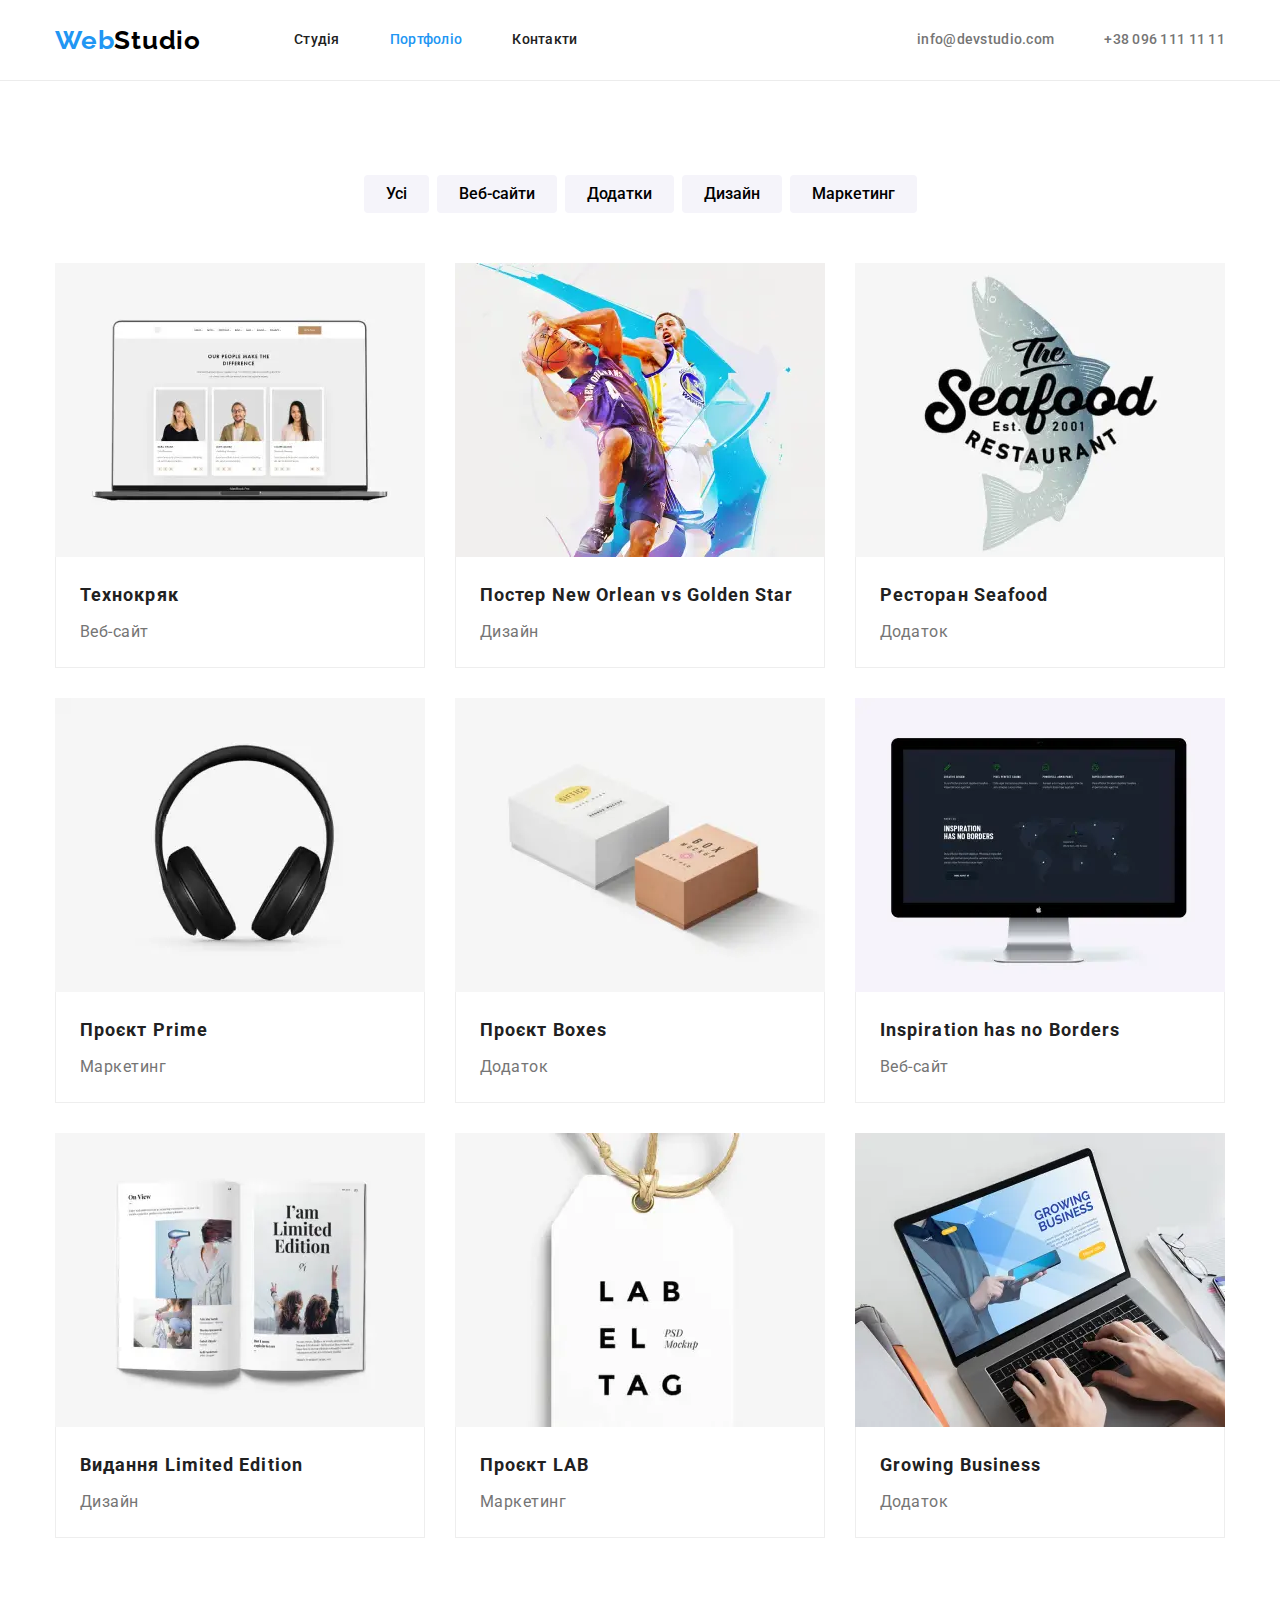
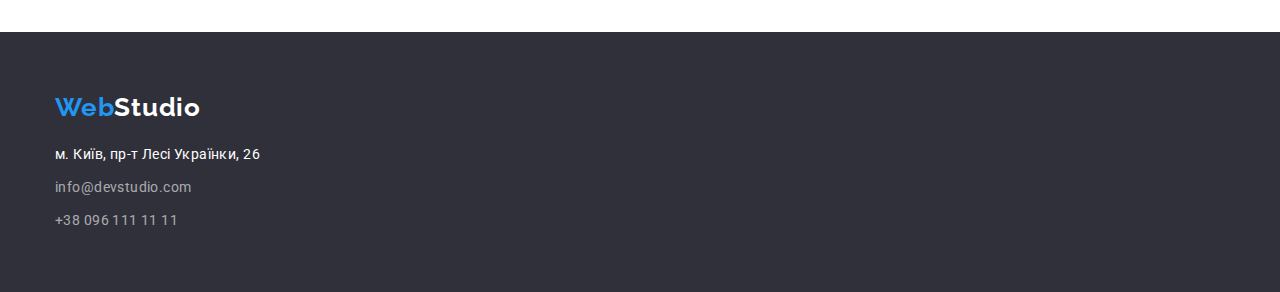
==== portfolio.html @ c456d240 "Initial commit" ====
<!DOCTYPE html>
<html lang="uk">
<head>
    <meta charset="UTF-8">
    <meta http-equiv="X-UA-Compatible" content="IE=edge">
    <meta name="viewport" content="width=device-width, initial-scale=1.0">
    <title>Портфоліо</title>
    <link rel="preconnect" href="https://fonts.googleapis.com">
    <link rel="preconnect" href="https://fonts.gstatic.com" crossorigin>
    <link href="https://fonts.googleapis.com/css2?family=Raleway:wght@700&family=Roboto:wght@400;500;700;900&display=swap"
        rel="stylesheet">
    <link rel="stylesheet" href="https://cdnjs.cloudflare.com/ajax/libs/modern-normalize/1.1.0/modern-normalize.min.css">
    <link rel="stylesheet" href="./css/styles.css">
</head>
<body>
    <header class="header">
        <div class="header-flex container">
    
            <a class="header-logo link" href="./index.html"><span class="header-logo-web">Web</span><span
                    class="header-logo-studio">Studio</span></a>
    
            <nav class="header-nav">
                <ul class="nav-list list">
                    <li><a class="nav-link link" href="./index.html">Студія</a></li>
                    <li><a class="nav-link link current" href="./portfolio.html">Портфоліо</a></li>
                    <li><a class="nav-link link" href="/">Контакти</a></li>
                </ul>
            </nav>
    
            <ul class="address-list list">
                <li><a class="address-link link" href="mailto:info@devstudio.com">info@devstudio.com</a></li>
                <li><a class="address-link link" href="tel:+380961111111">+38 096 111 11 11</a></li>
            </ul>
        </div>
    </header>
    <main>
        <section class="portfolio section">
            <div class="container">
                    <ul class="portfolio-buttons-list list">
                        <li class="portfolio-buttons-item"><button class="portfolio-button" type="button">Усі</button></li>
                        <li class="portfolio-buttons-item"><button class="portfolio-button" type="button">Веб-сайти</button></li>
                        <li class="portfolio-buttons-item"><button class="portfolio-button" type="button">Додатки</button></li>
                        <li class="portfolio-buttons-item"><button class="portfolio-button" type="button">Дизайн</button></li>
                        <li class="portfolio-buttons-item"><button class="portfolio-button" type="button">Маркетинг</button></li>
                    </ul>
                <ul class="portfolio-card-list list">
                    <li class="portfolio-item">
                        <img src="./images/portfolio-main/3-faces.webp" alt="три-портрети" width="370" height="294">
                        <div class="portfolio-wrapper">
                        <h2 class="portfolio-card-title">Технокряк</h2>
                        <p class="portfolio-card-text">Веб-сайт</p>
                        </div>
                    </li>
                    <li class="portfolio-item">
                        <img src="./images/portfolio-main/basketball.webp" alt="баскетбол" width="370" height="294">
                        <div class="portfolio-wrapper">
                        <h2 class="portfolio-card-title">Постер New Orlean vs Golden Star</h2>
                        <p class="portfolio-card-text"">Дизайн</p>
                        </div>
                    </li>
                    <li class="portfolio-item">
                        <img src="./images/portfolio-main/seafood.webp" alt="морська-їжа" width="370" height="294">
                        <div class="portfolio-wrapper">
                        <h2 class="portfolio-card-title">Ресторан Seafood</h2>
                        <p class="portfolio-card-text"">Додаток</p>
                        </div>
                    </li>
                    <li class="portfolio-item">
                        <img src="./images/portfolio-main/headfones.webp" alt="навушники" width="370" height="294">
                        <div class="portfolio-wrapper">
                        <h2 class="portfolio-card-title">Проєкт Prime</h2>
                        <p class="portfolio-card-text"">Маркетинг</p>
                        </div>
                    </li>
                    <li class="portfolio-item">
                        <img src="./images/portfolio-main/blocks.webp" alt="коробки" width="370" height="294">
                        <div class="portfolio-wrapper">
                        <h2 class="portfolio-card-title">Проєкт Boxes</h2>
                        <p class="portfolio-card-text"">Додаток</p>
                        </div>
                    </li>
                    <li class="portfolio-item">
                        <img src="./images/portfolio-main/screen.webp" alt="екран" width="370" height="294">
                        <div class="portfolio-wrapper">
                        <h2 class="portfolio-card-title">Inspiration has no Borders</h2>
                        <p class="portfolio-card-text"">Веб-сайт</p>
                        </div>
                    </li>
                    <li class="portfolio-item">
                        <img src="./images/portfolio-main/journal.webp" alt="журнал" width="370" height="294">
                        <div class="portfolio-wrapper">
                        <h2 class="portfolio-card-title">Видання Limited Edition</h2>
                        <p class="portfolio-card-text"">Дизайн</p>
                        </div>
                    </li>
                    <li class="portfolio-item">
                        <img src="./images/portfolio-main/etiquette.webp" alt="етикетка" width="370" height="294">
                        <div class="portfolio-wrapper">
                        <h2 class="portfolio-card-title">Проєкт LAB</h2>
                        <p class="portfolio-card-text"">Маркетинг</p>
                        </div>
                    </li>
                    <li class="portfolio-item">
                        <img src="./images/portfolio-main/notebook.webp" alt="ноутбук" width="370" height="294">
                        <div class="portfolio-wrapper">
                        <h2 class="portfolio-card-title">Growing Business</h2>
                        <p class="portfolio-card-text"">Додаток</p>
                        </div>
                    </li>
                </ul>
            </div>
        </section>
    </main>
    <footer class="footer">
        <div class="footer-card container">
            <a class="footer-logo link" href="./index.html">
                <span class="footer-logo-web">Web</span><span class="footer-logo-studio">Studio</span>
            </a>
    
            <address class="footer-address">
                <p class="address-street">м. Київ, пр-т Лесі Українки, 26</p>
                <ul class="footer-list list">
                    <li class="footer-item"><a class="footer-link link"
                            href="mailto:info@devstudio.com">info@devstudio.com</a></li>
                    <li class="footer-item"><a class="footer-link link" href="tel:+380961111111">+38 096 111 11 11</a></li>
                </ul>
            </address>
        </div>
    </footer>
</body>
</html>
---- css/styles.css ----
:root {
    
    --color-blue-letters: #2196F3;

    --color-blue-section: #2F303A;

    --color-black-h:#212121;
    --color-black-logo: #000000;
    
    --color-grey-p:#757575;
    --color-grey-button: #F5F4FA;
    --color-grey-border:#ECECEC;
    
    --color-white-text:#FFFFFF;
    --color-white-background:#EEEEEE;
    --color-white-background2: #F5F5F5;

}

body {
    font-family: 'Roboto', sans-serif;
    color: var(--color-black-h);
    }

/*----------reset-----------*/

h1, 
h2, 
h3, 
h4, 
h5, 
h6, 
p,
ul {
    margin:0;
    padding:0;
}

.list  {
    list-style:none;
    margin:0;
    padding:0;
} 

.link {
text-decoration: none;
}

img {
    display:block;
}

/*----------reset-----------*/

/*----------container-----------*/

.container {
    width:1200px;
    margin: 0 auto;
    padding: 0 15px;
    }

.section {
    padding:94px 0px;
}

/*----------container-----------*/

/*
################
               main page 
################
*/
/*++++++++++header++++++++++*/

.header {
    border-bottom: 1px solid #ECECEC;
}

/*----------logo-design-----------*/
.header-logo {
    font-family: 'Raleway', sans-serif;
    font-weight: 700;
    font-size: 26px;
    line-height: 1.19;
    letter-spacing: 0.03em;
}
.header-logo-web {
    color: var(--color-blue-letters);
}
.header-logo-studio {
    color: var(--color-black-logo);
}
/*----------logo-design-----------*/

/*----------header-flex-----------*/
.header-flex {
    display: flex;
    align-items: center;
}
.header-nav {
    margin-left: 93px;
}
.address-list {
    display:flex;
    margin-left:auto;
    gap:50px;
    
}
.nav-list {
    display: flex;
    gap:50px;
}
/*----------header-flex-----------*/

/*----------header-style-----------*/
.nav-link,
 .address-link {
    display:block;
    padding: 32px 0;
    font-weight: 500;
    font-size: 14px;
    line-height: 1.14;
    letter-spacing: 0.02em;

    color:var(--color-black-h);
}
.address-link {
    color:var(--color-grey-p);
}
/*----------header-style-----------*/

/* --- first version long---*/
/*.nav-link:hover,
.nav-link:focus,
.address-link:hover, 
.address-link:focus,
.footer-link:hover,
.footer-link:focus*/ 
/* --- first version long---*/

/*----------header-interactive-----------*/
.link:hover,
.link:focus {
    color: var(--color-blue-letters);
}

.nav-list .current {
    color: var(--color-blue-letters);
}
/*----------header-interactive-----------*/

/*++++++++++header++++++++++*/

/*++++++++++hero++++++++++*/

.hero {
    padding:200px 0;
    margin-left:auto;
    margin-right:auto;
    background-color: var(--color-blue-section);
    
    text-align:center; /*to center a button. Button is inline-block, and can be aligned by  */
}




.hero-title {
    width:696px;    /*to transfer correctly text to new line*/
    margin:0 auto; /*to center h1 inside hero block. In block elements text auto-aligned to left side*/
    margin-bottom:30px;

    font-weight: 900;
    font-size: 44px;
    line-height: 1.36;
    text-align: center;
    letter-spacing: 0.06em;
    text-transform: uppercase;
    color:var(--color-white-text);
}

.hero-button {

    min-height: 50px;   /*so a button changes size if we type more text*/
    min-width: 216px;
    border: none;
    border-radius: 4px;

    font-family: inherit;
    font-weight: 700;
    font-size: 16px;
    line-height: 1.87;
    letter-spacing: 0.06em;
    

    cursor:pointer;
    
    color: var(--color-white-text);
    background-color: var(--color-blue-letters);
    box-shadow: 0px 4px 4px rgba(0, 0, 0, 0.15);
}

/*++++++++++hero++++++++++*/

/*++++++++++features++++++++++*/

.features-list {
    display:flex;
    gap:30px;
}

.features-item {
    width:270px;
    }

.features-header {
    margin-bottom: 10px;

    font-weight: 700;
    font-size: 14px;
    line-height: 1.71;
    letter-spacing: 0.03em;
    text-transform: uppercase;

    color:var(--color-black-h);
}

.features-text {
    font-size: 14px;
    line-height: 1.71;
    letter-spacing: 0.03em;
    color: var(--color-grey-p);

}

/*++++++++++features++++++++++*/

/*++++++++++about-us++++++++++*/

.about-us {
   padding-top:0;
}

.about-us-header {
    margin-bottom:50px;
    font-weight: 700;
    font-size: 36px;
    line-height: 1.16;
    text-align: center;
    letter-spacing: 0.03em;
    color: var(--color-black-h);
}

.about-us-list {
    display:flex;
    gap:30px;
}

.about-us-item {
}

/*++++++++++about-us++++++++++*/

/*++++++++++our-team++++++++++*/

.our-team {
background-color:#F5F4FA;
}

.our-team-header {
    margin-bottom:50px;

    font-weight: 700;
    font-size: 36px;
    line-height: 1.16;
    text-align: center;
    letter-spacing: 0.03em;
    color:var(--color-black-h);
}

.out-team-list {
    display:flex;
    gap:30px;
}

.our-team-item {
    text-align: center;
    background-color:#FFFFFF;
    box-shadow: 0px 1px 3px rgba(0, 0, 0, 0.12), 0px 1px 1px rgba(0, 0, 0, 0.14), 0px 2px 1px rgba(0, 0, 0, 0.2);
    border-radius: 0px 0px 4px 4px;
}

.team-wrapper {
    padding:30px 0;
    
}

.our-team-name {
    margin-bottom:10px;
    font-weight: 500;
    font-size: 16px;
    line-height: 1.18;
    letter-spacing: 0.03em;
    color: var(--color-black-h);
}

.our-team-text {
    font-size: 16px;
    line-height: 1.18;
    letter-spacing: 0.03em;
    color: var(--color-grey-p);
}

/*++++++++++our-team++++++++++*/


/*++++++++++footer++++++++++*/

.footer {
    background-color: var(--color-blue-section);
    padding:60px 0;
}

.footer-card {
}

.footer-address {
    font-style:normal;
    margin-top:20px;
}

.footer-logo {
    font-family: 'Raleway', sans-serif;
    font-weight:700;
    font-size:26px;
    line-height:1.19;
    letter-spacing:0.03em;
}

.footer-logo-web {
    color: var(--color-blue-letters);
}

.footer-logo-studio {
    margin-bottom:20px;

    color: var(--color-white-text);
}

.address-street {
    margin-bottom:9px;

    font-size: 14px;
    line-height: 1.71;
    letter-spacing: 0.03em;
    color:var(--color-white-text);
}

/*.footer-item:first-child {
    margin-bottom: 9px;}
    Gives margin-bottom only to 1st element. 
    If more "a" are added  - they won't have margin*/

.footer-item:not(:last-child) {
    margin-bottom:9px;
}

.footer-link {
    font-size: 14px;
    line-height: 24px;
    letter-spacing: 0.03em;
    color: rgba(255, 255, 255, 0.6);
    
}

/*++++++++++footer++++++++++*/

/*===========portfolio-page==========*/

/*++++++++++portfolio-cards++++++++++*/


.portfolio-wrapper {
    
    padding: 20px 24px;
    border: 1px solid #EEEEEE;
    border-top:none;
    /*width:370px; - збільшує висоту */
    /* без width:370px; має ширину 404px; Не розумію, бо воно ж 
    box-sizing:border-box і не повинно міняти розмір */
}

.portfolio-card-title {
    margin-bottom:4px;
    font-weight: 700;
    font-size: 18px;
    line-height: 2;
    letter-spacing: 0.06em;
    color:var(--color-black-h);
}

.portfolio-card-text {

    font-size: 16px;
    line-height: 1.87;
    letter-spacing: 0.03em;
    color: var(--color-grey-p);
}

/*++++++++++portfolio-cards++++++++++*/

/*++++++++++button++++++++++*/

.portfolio-button {
    padding: 6px 22px;
    font-family:inherit;
    background-color: var(--color-grey-button);
    border-radius: 4px;
    font-size: 16px;
    line-height: 1.62;
    font-weight: 500;
    border: none;
}

.portfolio-button:hover,
.portfolio-button:focus {
    background-color: var(--color-blue-letters);
    color: var(--color-white-text);
    cursor:pointer;
}

/*++++++++++button++++++++++*/

/*++++++++++portfolio-flex++++++++++*/

.portfolio-buttons-list {
    display:flex;
    justify-content:center;
    gap:8px;
    margin-bottom:50px;
}

.portfolio-card-list {
    display:flex;
    flex-wrap:wrap;
    gap:30px;

}

/*++++++++++portfolio-flex++++++++++*/
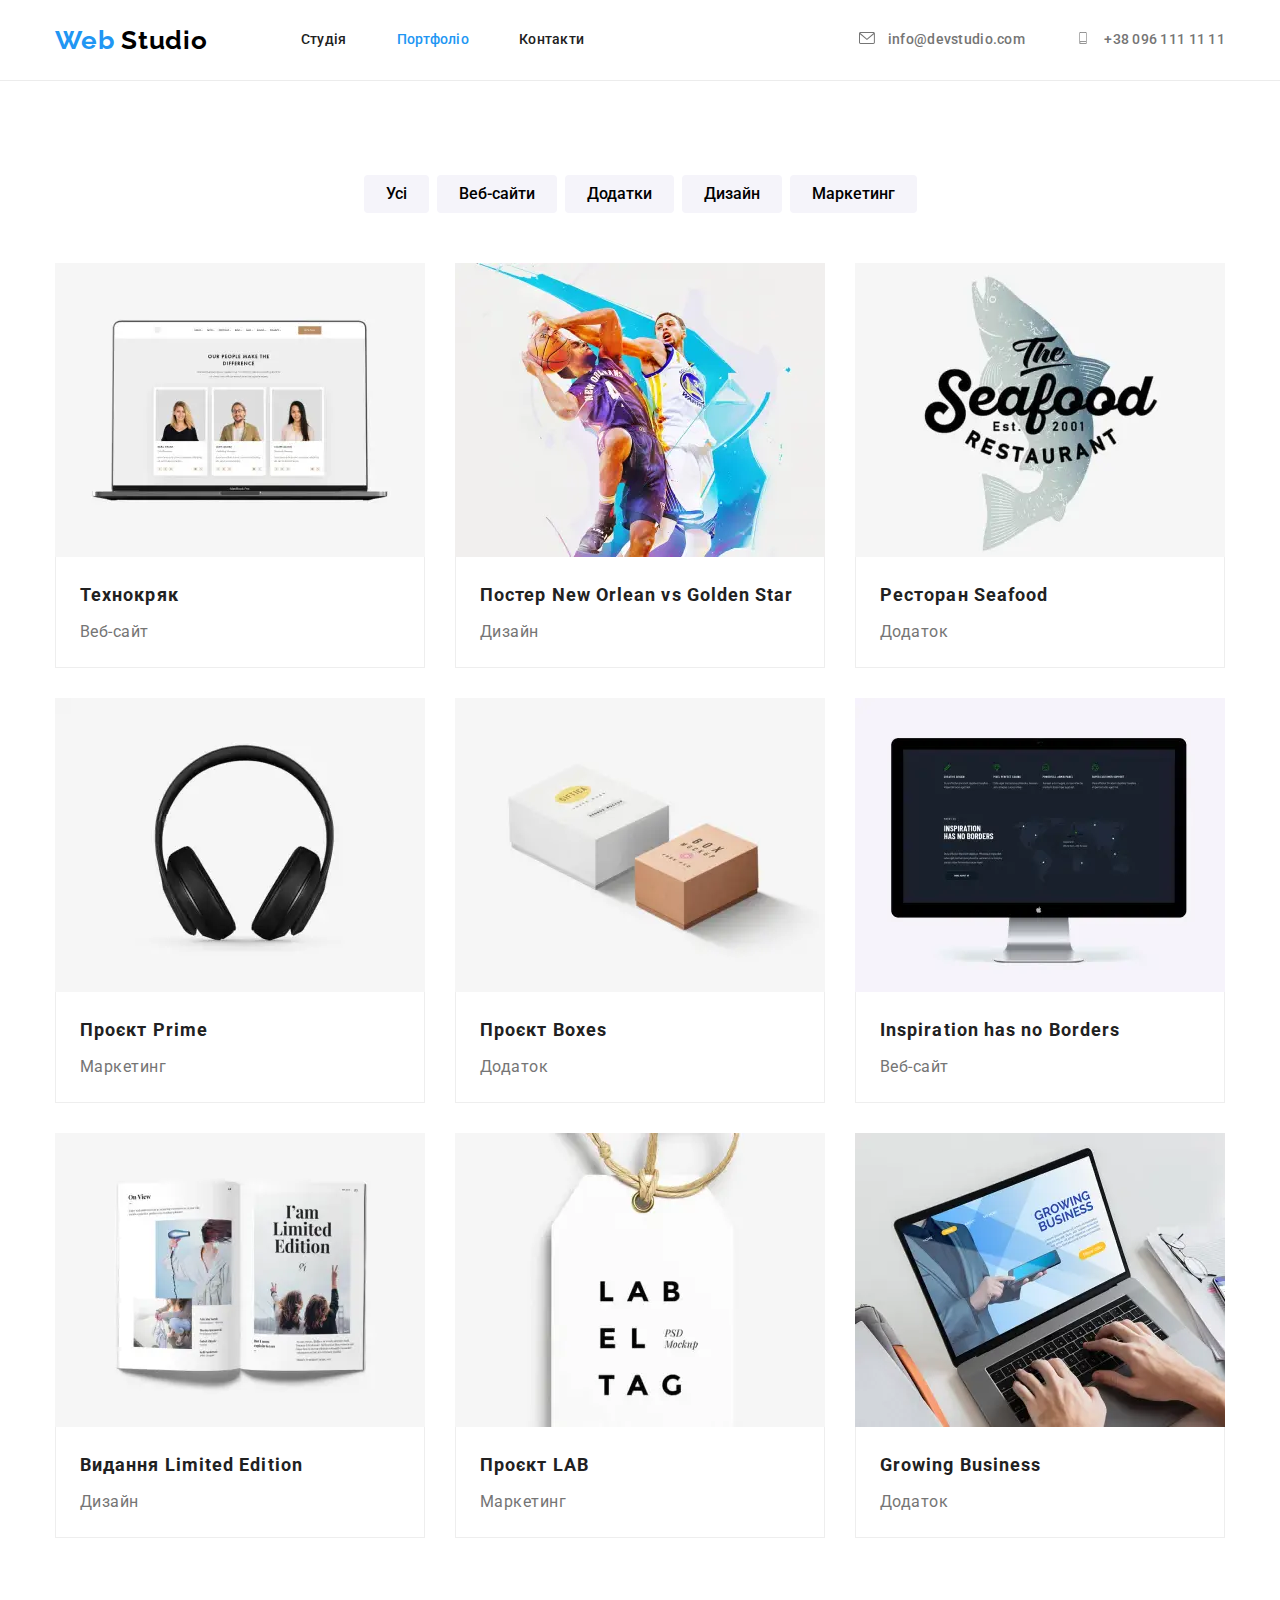
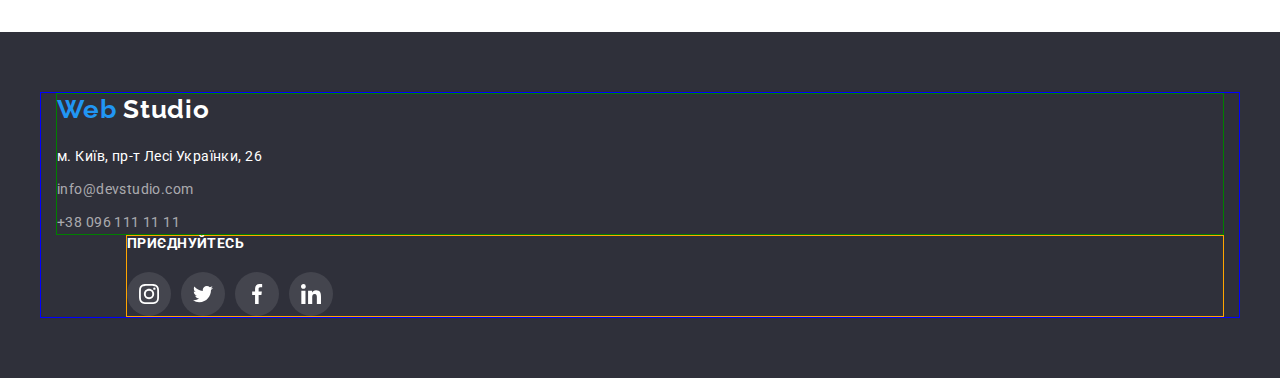
==== commit d6956b34: "finished-indes-and-portfolio" ====
--- a/portfolio.html
+++ b/portfolio.html
@@ -1,35 +1,78 @@
 <!DOCTYPE html>
 <html lang="uk">
 <head>
+
     <meta charset="UTF-8">
     <meta http-equiv="X-UA-Compatible" content="IE=edge">
     <meta name="viewport" content="width=device-width, initial-scale=1.0">
-    <title>Портфоліо</title>
+
+    <title>
+        Портфоліо
+    </title>
+
     <link rel="preconnect" href="https://fonts.googleapis.com">
     <link rel="preconnect" href="https://fonts.gstatic.com" crossorigin>
-    <link href="https://fonts.googleapis.com/css2?family=Raleway:wght@700&family=Roboto:wght@400;500;700;900&display=swap"
+    <link
+        href="https://fonts.googleapis.com/css2?family=Raleway:wght@700&family=Roboto:wght@400;500;700;900&display=swap"
         rel="stylesheet">
-    <link rel="stylesheet" href="https://cdnjs.cloudflare.com/ajax/libs/modern-normalize/1.1.0/modern-normalize.min.css">
+
+    <link rel="stylesheet"
+        href="https://cdnjs.cloudflare.com/ajax/libs/modern-normalize/1.1.0/modern-normalize.min.css">
+
     <link rel="stylesheet" href="./css/styles.css">
+
 </head>
 <body>
     <header class="header">
         <div class="header-flex container">
     
-            <a class="header-logo link" href="./index.html"><span class="header-logo-web">Web</span><span
-                    class="header-logo-studio">Studio</span></a>
+            <a class="header-logo link" href="./index.html">
+                <span class="header-logo-web">
+                    Web
+                </span>
+                <span class="header-logo-studio">
+                    Studio
+                </span>
+            </a>
     
             <nav class="header-nav">
                 <ul class="nav-list list">
-                    <li><a class="nav-link link" href="./index.html">Студія</a></li>
-                    <li><a class="nav-link link current" href="./portfolio.html">Портфоліо</a></li>
-                    <li><a class="nav-link link" href="/">Контакти</a></li>
+                    <li>
+                        <a class="nav-link link" href="./index.html">
+                            Студія
+                        </a>
+                    </li>
+                    <li>
+                        <a class="nav-link link current" href="./portfolio.html">
+                            Портфоліо
+                        </a>
+                    </li>
+                    <li>
+                        <a class="nav-link link" href="/">
+                            Контакти
+                        </a>
+                    </li>
                 </ul>
             </nav>
     
             <ul class="address-list list">
-                <li><a class="address-link link" href="mailto:info@devstudio.com">info@devstudio.com</a></li>
-                <li><a class="address-link link" href="tel:+380961111111">+38 096 111 11 11</a></li>
+                <li>
+                    <a class="address-link link" href="mailto:info@devstudio.com">
+                        <svg class="envelope-item" width="16" height="12" viewBox="0 0 43 32">
+                            <use href="./images/svg/icons.svg#icon-envelope"></use>
+                        </svg>
+                        info@devstudio.com
+                    </a>
+                </li>
+                <li>
+                    <a class="address-link link" href="tel:+380961111111">
+                        <svg class="smartphone-item" width="16" height="12" viewBox="0 0 20 32">
+                            <use href="./images/svg/icons.svg#icon-smartphone-1">
+                            </use>
+                        </svg>
+                        +38 096 111 11 11
+                    </a>
+                </li>
             </ul>
         </div>
     </header>
@@ -111,20 +154,69 @@
             </div>
         </section>
     </main>
-    <footer class="footer">
-        <div class="footer-card container">
-            <a class="footer-logo link" href="./index.html">
-                <span class="footer-logo-web">Web</span><span class="footer-logo-studio">Studio</span>
-            </a>
-    
-            <address class="footer-address">
-                <p class="address-street">м. Київ, пр-т Лесі Українки, 26</p>
-                <ul class="footer-list list">
-                    <li class="footer-item"><a class="footer-link link"
-                            href="mailto:info@devstudio.com">info@devstudio.com</a></li>
-                    <li class="footer-item"><a class="footer-link link" href="tel:+380961111111">+38 096 111 11 11</a></li>
+    <footer class="footer section">
+        <div class="footer-flex container">
+            <div class="footer-contacts">
+                <a class="footer-logo link" href="./index.html">
+                    <span class="footer-logo-web">
+                        Web
+                    </span>
+                    <span class="footer-logo-studio">
+                        Studio
+                    </span>
+                </a>
+    
+                <address class="footer-address">
+                    <p class="address-street">
+                        м. Київ, пр-т Лесі Українки, 26
+                    </p>
+                    <ul class="footer-list list">
+                        <li class="footer-item">
+                            <a class="footer-link link" href="mailto:info@devstudio.com">
+                                info@devstudio.com
+                            </a>
+                        </li>
+                        <li class="footer-item">
+                            <a class="footer-link link" href="tel:+380961111111">
+                                +38 096 111 11 11
+                            </a>
+                        </li>
+                    </ul>
+                </address>
+            </div>
+            <div class="footer-social">
+                <h2 class="footer-social-title">Приєднуйтесь</h2>
+                <ul class="footer-social-list list">
+                    <li class="footer-social-item">
+                        <a href="https://www.instagram.com/" class="footer-social-link">
+                            <svg class="footer-social-icon">
+                                <use href="./images/svg/icons.svg#icon-instagram"></use>
+                            </svg>
+                        </a>
+                    </li>
+                    <li class="footer-social-item">
+                        <a href="https://twitter.com/" class="footer-social-link">
+                            <svg class="footer-social-icon">
+                                <use href="./images/svg/icons.svg#icon-twitter"></use>
+                            </svg>
+                        </a>
+                    </li>
+                    <li class="footer-social-item">
+                        <a href="https://www.facebook.com/" class="footer-social-link">
+                            <svg class="footer-social-icon">
+                                <use href="./images/svg/icons.svg#icon-facebook"></use>
+                            </svg>
+                        </a>
+                    </li>
+                    <li class="footer-social-item">
+                        <a href="https://www.linkedin.com/" class="footer-social-link">
+                            <svg class="footer-social-icon">
+                                <use href="./images/svg/icons.svg#icon-linkedin"></use>
+                            </svg>
+                        </a>
+                    </li>
                 </ul>
-            </address>
+            </div>
         </div>
     </footer>
 </body>
--- a/css/styles.css
+++ b/css/styles.css
@@ -1,53 +1,58 @@
 :root {
-    
+
     --color-blue-letters: #2196F3;
 
     --color-blue-section: #2F303A;
 
-    --color-black-h:#212121;
+    --color-black-h: #212121;
     --color-black-logo: #000000;
-    
-    --color-grey-p:#757575;
+
+    --color-grey-p: #757575;
     --color-grey-button: #F5F4FA;
-    --color-grey-border:#ECECEC;
-    
-    --color-white-text:#FFFFFF;
-    --color-white-background:#EEEEEE;
+    --color-grey-border: #ECECEC;
+    --color-grey-border-clients: #AFB1B8;
+    --color-background-features: #F5F4FA;
+
+    --color-white-text: #FFFFFF;
+    --color-white-background: #EEEEEE;
     --color-white-background2: #F5F5F5;
+
+    --color-grey-social-icon: #AFB1B8;
+
 
 }
 
 body {
     font-family: 'Roboto', sans-serif;
     color: var(--color-black-h);
-    }
+}
 
 /*----------reset-----------*/
 
-h1, 
-h2, 
-h3, 
-h4, 
-h5, 
-h6, 
+h1,
+h2,
+h3,
+h4,
+h5,
+h6,
 p,
 ul {
-    margin:0;
-    padding:0;
-}
-
-.list  {
-    list-style:none;
-    margin:0;
-    padding:0;
-} 
+    margin: 0;
+    padding: 0;
+}
+
+.list {
+    list-style: none;
+    margin: 0;
+    padding: 0;
+}
 
 .link {
-text-decoration: none;
+    text-decoration: none;
 }
 
 img {
-    display:block;
+    display: block;
 }
 
 /*----------reset-----------*/
@@ -55,16 +60,42 @@
 /*----------container-----------*/
 
 .container {
-    width:1200px;
+    width: 1200px;
     margin: 0 auto;
     padding: 0 15px;
-    }
+}
 
 .section {
-    padding:94px 0px;
+    padding: 94px 0px;
+}
+
+.section-title {
+    margin-bottom: 50px;
+
+    font-weight: 700;
+    font-size: 36px;
+    line-height: 1.16;
+    text-align: center;
+    letter-spacing: 0.03em;
+    color: var(--color-black-h);
 }
 
 /*----------container-----------*/
+
+/*
+$$$$$$$$$$$$$$$$
+                 icons
+$$$$$$$$$$$$$$$$
+*/
+
+.envelope-item {
+    margin-right: 10px;
+}
+
+.smartphone-item {
+    margin-right: 10px;
+}
+
 
 /*
 ################
@@ -85,12 +116,15 @@
     line-height: 1.19;
     letter-spacing: 0.03em;
 }
+
 .header-logo-web {
     color: var(--color-blue-letters);
 }
+
 .header-logo-studio {
     color: var(--color-black-logo);
 }
+
 /*----------logo-design-----------*/
 
 /*----------header-flex-----------*/
@@ -98,36 +132,42 @@
     display: flex;
     align-items: center;
 }
+
 .header-nav {
     margin-left: 93px;
 }
+
 .address-list {
-    display:flex;
-    margin-left:auto;
-    gap:50px;
-    
-}
+    display: flex;
+    margin-left: auto;
+    gap: 50px;
+
+}
+
 .nav-list {
     display: flex;
-    gap:50px;
-}
+    gap: 50px;
+}
+
 /*----------header-flex-----------*/
 
 /*----------header-style-----------*/
 .nav-link,
- .address-link {
-    display:block;
+.address-link {
+    display: block;
     padding: 32px 0;
     font-weight: 500;
     font-size: 14px;
     line-height: 1.14;
     letter-spacing: 0.02em;
 
-    color:var(--color-black-h);
-}
+    color: var(--color-black-h);
+}
+
 .address-link {
-    color:var(--color-grey-p);
-}
+    color: var(--color-grey-p);
+}
+
 /*----------header-style-----------*/
 
 /* --- first version long---*/
@@ -136,7 +176,7 @@
 .address-link:hover, 
 .address-link:focus,
 .footer-link:hover,
-.footer-link:focus*/ 
+.footer-link:focus*/
 /* --- first version long---*/
 
 /*----------header-interactive-----------*/
@@ -148,6 +188,7 @@
 .nav-list .current {
     color: var(--color-blue-letters);
 }
+
 /*----------header-interactive-----------*/
 
 /*++++++++++header++++++++++*/
@@ -155,21 +196,35 @@
 /*++++++++++hero++++++++++*/
 
 .hero {
-    padding:200px 0;
-    margin-left:auto;
-    margin-right:auto;
-    background-color: var(--color-blue-section);
-    
-    text-align:center; /*to center a button. Button is inline-block, and can be aligned by  */
+    /* hw-04*/
+    background-image: linear-gradient(to left, rgba(47, 48, 58, 0.4), rgba(47, 48, 58, 0.4)), url(../images/index-hero/hero-bg.jpg);
+    max-width: 1600px;
+    background-color: #C4C4C4;
+    background-repeat: no-repeat;
+
+    /*hw-04*/
+
+    /*hw-03*/
+    padding: 200px 0;
+    margin-left: auto;
+    margin-right: auto;
+    /*background-color: var(--color-blue-section);*/
+    /*hw-04*/
+
+    text-align: center;
+    /*to center a button. Button is inline-block, and can be aligned by  */
+    /*hw-03*/
 }
 
 
 
 
 .hero-title {
-    width:696px;    /*to transfer correctly text to new line*/
-    margin:0 auto; /*to center h1 inside hero block. In block elements text auto-aligned to left side*/
-    margin-bottom:30px;
+    width: 696px;
+    /*to transfer correctly text to new line*/
+    margin: 0 auto;
+    /*to center h1 inside hero block. In block elements text auto-aligned to left side*/
+    margin-bottom: 30px;
 
     font-weight: 900;
     font-size: 44px;
@@ -177,12 +232,13 @@
     text-align: center;
     letter-spacing: 0.06em;
     text-transform: uppercase;
-    color:var(--color-white-text);
+    color: var(--color-white-text);
 }
 
 .hero-button {
 
-    min-height: 50px;   /*so a button changes size if we type more text*/
+    min-height: 50px;
+    /*so a button changes size if we type more text*/
     min-width: 216px;
     border: none;
     border-radius: 4px;
@@ -192,29 +248,50 @@
     font-size: 16px;
     line-height: 1.87;
     letter-spacing: 0.06em;
-    
-
-    cursor:pointer;
-    
+
+
+    cursor: pointer;
+
     color: var(--color-white-text);
     background-color: var(--color-blue-letters);
     box-shadow: 0px 4px 4px rgba(0, 0, 0, 0.15);
+
+}
+
+.hero-button:hover,
+.hero-button:focus {
+    background-color: #2195f3c4;
+    box-shadow: 0px 4px 4px rgba(0, 0, 0, 0.25);
+    border-radius: 4px;
 }
 
 /*++++++++++hero++++++++++*/
 
 /*++++++++++features++++++++++*/
-
+/*hw 04*/
 .features-list {
-    display:flex;
-    gap:30px;
-}
+    display: flex;
+    gap: 30px;
+
+}
+
+.features-container {
+    display: flex;
+    width: 270px;
+    height: 120px;
+    background-color: var(--color-background-features);
+    margin-bottom: 30px;
+    justify-content: center;
+    align-items: center;
+}
+
+/*hw04*/
 
 .features-item {
-    width:270px;
-    }
-
-.features-header {
+    width: 270px;
+}
+
+.features-title {
     margin-bottom: 10px;
 
     font-weight: 700;
@@ -223,7 +300,7 @@
     letter-spacing: 0.03em;
     text-transform: uppercase;
 
-    color:var(--color-black-h);
+    color: var(--color-black-h);
 }
 
 .features-text {
@@ -239,65 +316,47 @@
 /*++++++++++about-us++++++++++*/
 
 .about-us {
-   padding-top:0;
-}
-
-.about-us-header {
-    margin-bottom:50px;
-    font-weight: 700;
-    font-size: 36px;
-    line-height: 1.16;
-    text-align: center;
-    letter-spacing: 0.03em;
-    color: var(--color-black-h);
-}
+    padding-top: 0;
+}
+
+.about-us-title {}
 
 .about-us-list {
-    display:flex;
-    gap:30px;
-}
-
-.about-us-item {
-}
+    display: flex;
+    gap: 30px;
+}
+
+.about-us-item {}
 
 /*++++++++++about-us++++++++++*/
 
 /*++++++++++our-team++++++++++*/
 
 .our-team {
-background-color:#F5F4FA;
-}
-
-.our-team-header {
-    margin-bottom:50px;
-
-    font-weight: 700;
-    font-size: 36px;
-    line-height: 1.16;
-    text-align: center;
-    letter-spacing: 0.03em;
-    color:var(--color-black-h);
-}
+    background-color: #F5F4FA;
+}
+
+.our-team-title {}
 
 .out-team-list {
-    display:flex;
-    gap:30px;
+    display: flex;
+    gap: 30px;
 }
 
 .our-team-item {
     text-align: center;
-    background-color:#FFFFFF;
+    background-color: #FFFFFF;
     box-shadow: 0px 1px 3px rgba(0, 0, 0, 0.12), 0px 1px 1px rgba(0, 0, 0, 0.14), 0px 2px 1px rgba(0, 0, 0, 0.2);
     border-radius: 0px 0px 4px 4px;
 }
 
 .team-wrapper {
-    padding:30px 0;
-    
+    padding: 30px 0;
+
 }
 
 .our-team-name {
-    margin-bottom:10px;
+    margin-bottom: 10px;
     font-weight: 500;
     font-size: 16px;
     line-height: 1.18;
@@ -310,32 +369,127 @@
     line-height: 1.18;
     letter-spacing: 0.03em;
     color: var(--color-grey-p);
-}
+    margin-bottom: 16px;
+}
+
+/*hw 04*/
+
+.social-list {
+    display: flex;
+    gap: 10px;
+    justify-content: center;
+    align-items: center;
+
+
+}
+
+.social-item {}
+
+.social-link {
+    display: flex;
+    justify-content: center;
+    align-items: center;
+    width: 44px;
+    height: 44px;
+    border-radius: 50%;
+    fill: var(--color-grey-social-icon);
+    background-color: var(--color-white-text);
+
+
+}
+
+.social-icon {
+    height: 20px;
+    width: 20px;
+
+}
+
+.social-link:hover,
+.social-link:focus {
+    background-color: var(--color-blue-letters);
+    fill: var(--color-white-text);
+}
+
+.social-link:hover,
+.social-link:focus {}
+
+/*hw 04*/
 
 /*++++++++++our-team++++++++++*/
 
+/*++++++++++our-team++++++++++*/
+.clients-title {}
+
+.clients-list {
+    display: flex;
+    gap: 30px;
+}
+
+.clients-item {
+    display: flex;
+    justify-content: center;
+    align-items: center;
+    border: 1px solid var(--color-grey-border-clients);
+    border-radius: 4px;
+    height: 92px;
+    width: 170px;
+}
+
+.clients-link {}
+
+.clients-icon {
+    fill: var(--color-grey-social-icon);
+}
+
+.clients-item:hover,
+.clients-item:focus {
+    border-color: var(--color-blue-letters);
+    color: var(--color-blue-letters);
+}
+
+.clients-icon:hover,
+.clients-icon:focus {
+    fill: var(--color-blue-letters);
+}
+
+/*++++++++++our-team++++++++++*/
 
 /*++++++++++footer++++++++++*/
 
 .footer {
     background-color: var(--color-blue-section);
-    padding:60px 0;
-}
-
-.footer-card {
+    padding: 60px 0;
+    display: flex;
+
+}
+
+/*hw-04*/
+.footer-flex {
+    dislpay: flex;
+    /*not working*/
+    align-items: center;
+    /*not working*/
+    border: 1px solid blue;
+}
+
+
+/*hw-04*/
+
+.footer-contacts {
+    border: 1px solid green;
 }
 
 .footer-address {
-    font-style:normal;
-    margin-top:20px;
+    font-style: normal;
+    margin-top: 20px;
 }
 
 .footer-logo {
     font-family: 'Raleway', sans-serif;
-    font-weight:700;
-    font-size:26px;
-    line-height:1.19;
-    letter-spacing:0.03em;
+    font-weight: 700;
+    font-size: 26px;
+    line-height: 1.19;
+    letter-spacing: 0.03em;
 }
 
 .footer-logo-web {
@@ -343,18 +497,18 @@
 }
 
 .footer-logo-studio {
-    margin-bottom:20px;
+    margin-bottom: 20px;
 
     color: var(--color-white-text);
 }
 
 .address-street {
-    margin-bottom:9px;
+    margin-bottom: 9px;
 
     font-size: 14px;
     line-height: 1.71;
     letter-spacing: 0.03em;
-    color:var(--color-white-text);
+    color: var(--color-white-text);
 }
 
 /*.footer-item:first-child {
@@ -363,7 +517,7 @@
     If more "a" are added  - they won't have margin*/
 
 .footer-item:not(:last-child) {
-    margin-bottom:9px;
+    margin-bottom: 9px;
 }
 
 .footer-link {
@@ -371,8 +525,62 @@
     line-height: 24px;
     letter-spacing: 0.03em;
     color: rgba(255, 255, 255, 0.6);
-    
-}
+
+}
+
+/*footer-social*/
+.footer-social {
+    margin-left: 70px;
+    border: 1px solid orange;
+}
+
+.footer-social-title {
+    font-weight: 700;
+    font-size: 14px;
+    line-height: 1.14;
+    letter-spacing: 0.03em;
+    text-transform: uppercase;
+
+    color: var(--color-white-text);
+    margin-bottom: 20px;
+}
+
+.footer-social-list {
+    display: flex;
+    gap: 10px;
+    justify-content: left;
+    align-items: left;
+}
+
+.footer-social-item {}
+
+.footer-social-link {
+    display: flex;
+    justify-content: center;
+    align-items: center;
+    width: 44px;
+    height: 44px;
+    border-radius: 50%;
+    fill: var(--color-white-text);
+    background-color: rgba(255, 255, 255, 0.1);
+
+
+}
+
+.footer-social-icon {
+    height: 20px;
+    width: 20px;
+
+}
+
+.footer-social-link:hover,
+.footer-social-link:focus {
+    background-color: var(--color-blue-letters);
+
+}
+
+
+/*footer-sociao*/
 
 /*++++++++++footer++++++++++*/
 
@@ -381,23 +589,30 @@
 /*++++++++++portfolio-cards++++++++++*/
 
 
+.portfolio-item:hover,
+.portfolio-item:focus {
+    box-shadow:
+        0px 1px 1px rgba(0, 0, 0, 0.12),
+        0px 4px 4px rgba(0, 0, 0, 0.06),
+        1px 4px 6px rgba(0, 0, 0, 0.16);
+}
+
 .portfolio-wrapper {
-    
     padding: 20px 24px;
     border: 1px solid #EEEEEE;
-    border-top:none;
+    border-top: none;
     /*width:370px; - збільшує висоту */
     /* без width:370px; має ширину 404px; Не розумію, бо воно ж 
     box-sizing:border-box і не повинно міняти розмір */
 }
 
 .portfolio-card-title {
-    margin-bottom:4px;
+    margin-bottom: 4px;
     font-weight: 700;
     font-size: 18px;
     line-height: 2;
     letter-spacing: 0.06em;
-    color:var(--color-black-h);
+    color: var(--color-black-h);
 }
 
 .portfolio-card-text {
@@ -414,7 +629,7 @@
 
 .portfolio-button {
     padding: 6px 22px;
-    font-family:inherit;
+    font-family: inherit;
     background-color: var(--color-grey-button);
     border-radius: 4px;
     font-size: 16px;
@@ -427,7 +642,11 @@
 .portfolio-button:focus {
     background-color: var(--color-blue-letters);
     color: var(--color-white-text);
-    cursor:pointer;
+    cursor: pointer;
+    box-shadow:
+        0px 3px 1px rgba(0, 0, 0, 0.1),
+        0px 1px 2px rgba(0, 0, 0, 0.08),
+        0px 2px 2px rgba(0, 0, 0, 0.12);
 }
 
 /*++++++++++button++++++++++*/
@@ -435,16 +654,16 @@
 /*++++++++++portfolio-flex++++++++++*/
 
 .portfolio-buttons-list {
-    display:flex;
-    justify-content:center;
-    gap:8px;
-    margin-bottom:50px;
+    display: flex;
+    justify-content: center;
+    gap: 8px;
+    margin-bottom: 50px;
 }
 
 .portfolio-card-list {
-    display:flex;
-    flex-wrap:wrap;
-    gap:30px;
+    display: flex;
+    flex-wrap: wrap;
+    gap: 30px;
 
 }
 
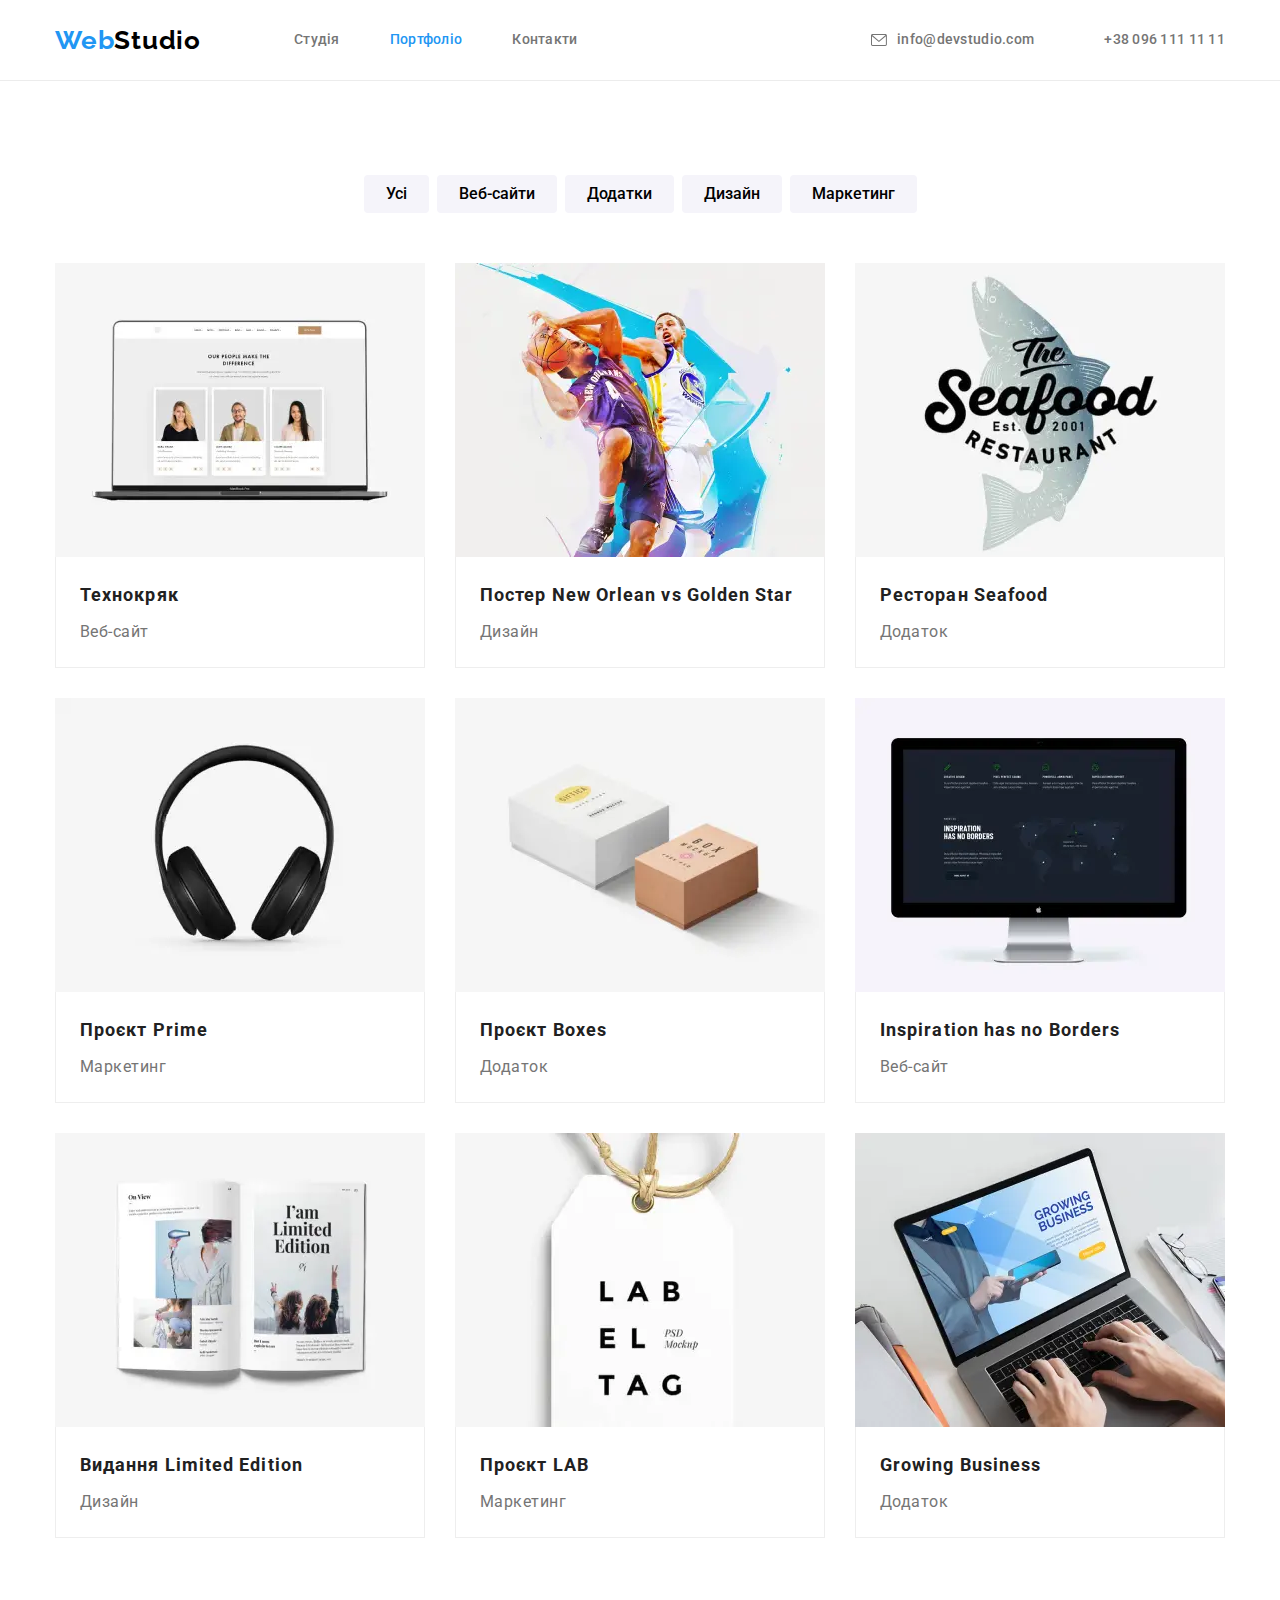
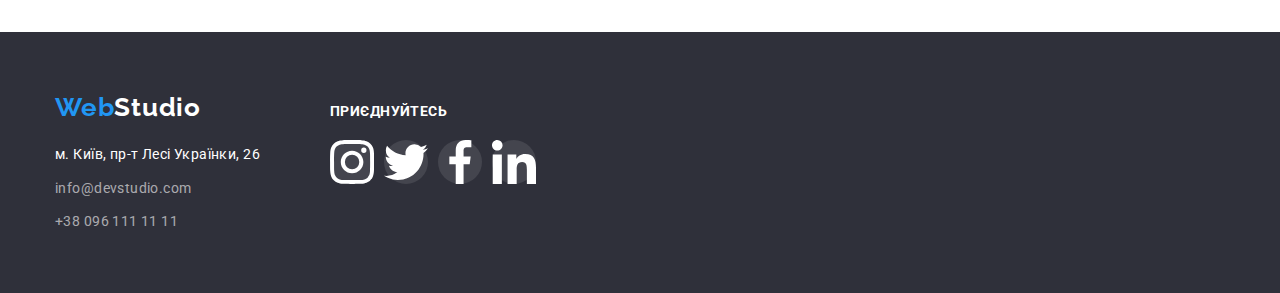
==== commit a39f578f: "2022-11-06-correction-v1" ====
--- a/portfolio.html
+++ b/portfolio.html
@@ -27,12 +27,7 @@
         <div class="header-flex container">
     
             <a class="header-logo link" href="./index.html">
-                <span class="header-logo-web">
-                    Web
-                </span>
-                <span class="header-logo-studio">
-                    Studio
-                </span>
+                <span class="header-logo-web">Web</span><span class="header-logo-studio">Studio</span>
             </a>
     
             <nav class="header-nav">
@@ -58,7 +53,7 @@
             <ul class="address-list list">
                 <li>
                     <a class="address-link link" href="mailto:info@devstudio.com">
-                        <svg class="envelope-item" width="16" height="12" viewBox="0 0 43 32">
+                        <svg class="envelope-icon" width="16" height="12">
                             <use href="./images/svg/icons.svg#icon-envelope"></use>
                         </svg>
                         info@devstudio.com
@@ -66,8 +61,8 @@
                 </li>
                 <li>
                     <a class="address-link link" href="tel:+380961111111">
-                        <svg class="smartphone-item" width="16" height="12" viewBox="0 0 20 32">
-                            <use href="./images/svg/icons.svg#icon-smartphone-1">
+                        <svg class="smartphone-icon" width="10" height="16">
+                            <use href="./images/svg/icons.svg#icon-smartphone">
                             </use>
                         </svg>
                         +38 096 111 11 11
@@ -157,13 +152,9 @@
     <footer class="footer section">
         <div class="footer-flex container">
             <div class="footer-contacts">
+                
                 <a class="footer-logo link" href="./index.html">
-                    <span class="footer-logo-web">
-                        Web
-                    </span>
-                    <span class="footer-logo-studio">
-                        Studio
-                    </span>
+                    <span class="footer-logo-web">Web</span><span class="footer-logo-studio">Studio</span>
                 </a>
     
                 <address class="footer-address">
--- a/css/styles.css
+++ b/css/styles.css
@@ -1,6 +1,6 @@
 :root {
 
-    --color-blue-letters: #2196F3;
+    --color-light-blue: #2196F3;
 
     --color-blue-section: #2F303A;
 
@@ -88,13 +88,14 @@
 $$$$$$$$$$$$$$$$
 */
 
-.envelope-item {
+.envelope-icon {
     margin-right: 10px;
 }
 
-.smartphone-item {
+.smartphone-icon {
     margin-right: 10px;
 }
+
 
 
 /*
@@ -118,7 +119,7 @@
 }
 
 .header-logo-web {
-    color: var(--color-blue-letters);
+    color: var(--color-light-blue);
 }
 
 .header-logo-studio {
@@ -127,7 +128,6 @@
 
 /*----------logo-design-----------*/
 
-/*----------header-flex-----------*/
 .header-flex {
     display: flex;
     align-items: center;
@@ -149,75 +149,57 @@
     gap: 50px;
 }
 
-/*----------header-flex-----------*/
-
-/*----------header-style-----------*/
+.nav-list .current {
+    color: var(--color-light-blue);
+}
+
 .nav-link,
 .address-link {
-    display: block;
+    display: flex;
+    align-items: center;
+
     padding: 32px 0;
     font-weight: 500;
     font-size: 14px;
     line-height: 1.14;
     letter-spacing: 0.02em;
 
-    color: var(--color-black-h);
-}
-
-.address-link {
     color: var(--color-grey-p);
 }
 
-/*----------header-style-----------*/
-
-/* --- first version long---*/
-/*.nav-link:hover,
-.nav-link:focus,
-.address-link:hover, 
-.address-link:focus,
-.footer-link:hover,
-.footer-link:focus*/
-/* --- first version long---*/
-
-/*----------header-interactive-----------*/
-.link:hover,
-.link:focus {
-    color: var(--color-blue-letters);
-}
-
-.nav-list .current {
-    color: var(--color-blue-letters);
-}
-
-/*----------header-interactive-----------*/
+.nav-link:hover,
+.nav-link:focus {
+    color: var(--color-light-blue);
+}
+
+.address-link:hover,
+.address-link:focus {
+    color: var(--color-light-blue);
+}
+
+.envelope-icon,
+.smartphone-icon {
+    fill: currentColor;
+}
 
 /*++++++++++header++++++++++*/
 
+
 /*++++++++++hero++++++++++*/
 
 .hero {
-    /* hw-04*/
     background-image: linear-gradient(to left, rgba(47, 48, 58, 0.4), rgba(47, 48, 58, 0.4)), url(../images/index-hero/hero-bg.jpg);
     max-width: 1600px;
     background-color: #C4C4C4;
     background-repeat: no-repeat;
 
-    /*hw-04*/
-
-    /*hw-03*/
     padding: 200px 0;
     margin-left: auto;
     margin-right: auto;
-    /*background-color: var(--color-blue-section);*/
-    /*hw-04*/
 
     text-align: center;
     /*to center a button. Button is inline-block, and can be aligned by  */
-    /*hw-03*/
-}
-
-
-
+}
 
 .hero-title {
     width: 696px;
@@ -246,46 +228,52 @@
     font-family: inherit;
     font-weight: 700;
     font-size: 16px;
-    line-height: 1.87;
+    line-height: 1.88;
     letter-spacing: 0.06em;
-
+    text-shadow: 0px 4px 4px rgba(0, 0, 0, 0.25);
 
     cursor: pointer;
 
     color: var(--color-white-text);
-    background-color: var(--color-blue-letters);
+    background-color: var(--color-light-blue);
     box-shadow: 0px 4px 4px rgba(0, 0, 0, 0.15);
-
 }
 
 .hero-button:hover,
 .hero-button:focus {
-    background-color: #2195f3c4;
+    background-color: #188CE8;
     box-shadow: 0px 4px 4px rgba(0, 0, 0, 0.25);
+    border: 1px solid #000000;
     border-radius: 4px;
+    -webkit-text-stroke: 1px #000;
 }
 
 /*++++++++++hero++++++++++*/
 
 /*++++++++++features++++++++++*/
-/*hw 04*/
 .features-list {
     display: flex;
     gap: 30px;
-
 }
 
 .features-container {
     display: flex;
     width: 270px;
     height: 120px;
+
     background-color: var(--color-background-features);
+    border-radius: 4px;
+
     margin-bottom: 30px;
     justify-content: center;
     align-items: center;
 }
 
-/*hw04*/
+.features-container:hover,
+.features-container:focus {
+    box-shadow: 0px 4px 4px rgba(0, 0, 0, 0.25);
+}
+
 
 .features-item {
     width: 270px;
@@ -308,7 +296,6 @@
     line-height: 1.71;
     letter-spacing: 0.03em;
     color: var(--color-grey-p);
-
 }
 
 /*++++++++++features++++++++++*/
@@ -352,7 +339,6 @@
 
 .team-wrapper {
     padding: 30px 0;
-
 }
 
 .our-team-name {
@@ -372,15 +358,11 @@
     margin-bottom: 16px;
 }
 
-/*hw 04*/
-
 .social-list {
     display: flex;
     gap: 10px;
     justify-content: center;
     align-items: center;
-
-
 }
 
 .social-item {}
@@ -392,40 +374,29 @@
     width: 44px;
     height: 44px;
     border-radius: 50%;
-    fill: var(--color-grey-social-icon);
+    color: var(--color-grey-social-icon);
     background-color: var(--color-white-text);
-
-
-}
-
-.social-icon {
-    height: 20px;
-    width: 20px;
-
 }
 
 .social-link:hover,
 .social-link:focus {
-    background-color: var(--color-blue-letters);
-    fill: var(--color-white-text);
-}
-
-.social-link:hover,
-.social-link:focus {}
-
-/*hw 04*/
+    background-color: var(--color-light-blue);
+    color: var(--color-white-text);
+}
+
+.social-icon {
+    fill: currentColor;
+}
 
 /*++++++++++our-team++++++++++*/
 
 /*++++++++++our-team++++++++++*/
-.clients-title {}
-
 .clients-list {
     display: flex;
     gap: 30px;
 }
 
-.clients-item {
+.clients-link {
     display: flex;
     justify-content: center;
     align-items: center;
@@ -433,23 +404,17 @@
     border-radius: 4px;
     height: 92px;
     width: 170px;
-}
-
-.clients-link {}
+    color: var(--color-grey-border-clients);
+}
+
+.clients-link:hover,
+.clients-link:focus {
+    border-color: var(--color-light-blue);
+    color: var(--color-light-blue);
+}
 
 .clients-icon {
-    fill: var(--color-grey-social-icon);
-}
-
-.clients-item:hover,
-.clients-item:focus {
-    border-color: var(--color-blue-letters);
-    color: var(--color-blue-letters);
-}
-
-.clients-icon:hover,
-.clients-icon:focus {
-    fill: var(--color-blue-letters);
+    fill: currentColor;
 }
 
 /*++++++++++our-team++++++++++*/
@@ -459,24 +424,16 @@
 .footer {
     background-color: var(--color-blue-section);
     padding: 60px 0;
-    display: flex;
-
-}
-
-/*hw-04*/
+}
+
 .footer-flex {
-    dislpay: flex;
-    /*not working*/
-    align-items: center;
-    /*not working*/
-    border: 1px solid blue;
-}
-
-
-/*hw-04*/
+    display: flex;
+    align-items: baseline;
+    gap: 70px;
+}
 
 .footer-contacts {
-    border: 1px solid green;
+    width: auto;
 }
 
 .footer-address {
@@ -493,7 +450,7 @@
 }
 
 .footer-logo-web {
-    color: var(--color-blue-letters);
+    color: var(--color-light-blue);
 }
 
 .footer-logo-studio {
@@ -510,11 +467,6 @@
     letter-spacing: 0.03em;
     color: var(--color-white-text);
 }
-
-/*.footer-item:first-child {
-    margin-bottom: 9px;}
-    Gives margin-bottom only to 1st element. 
-    If more "a" are added  - they won't have margin*/
 
 .footer-item:not(:last-child) {
     margin-bottom: 9px;
@@ -525,13 +477,11 @@
     line-height: 24px;
     letter-spacing: 0.03em;
     color: rgba(255, 255, 255, 0.6);
-
 }
 
 /*footer-social*/
 .footer-social {
-    margin-left: 70px;
-    border: 1px solid orange;
+    width: auto;
 }
 
 .footer-social-title {
@@ -561,24 +511,18 @@
     width: 44px;
     height: 44px;
     border-radius: 50%;
-    fill: var(--color-white-text);
+    color: var(--color-white-text);
     background-color: rgba(255, 255, 255, 0.1);
-
-
-}
-
-.footer-social-icon {
-    height: 20px;
-    width: 20px;
-
 }
 
 .footer-social-link:hover,
 .footer-social-link:focus {
-    background-color: var(--color-blue-letters);
-
-}
-
+    background-color: var(--color-light-blue);
+}
+
+.footer-social-icon {
+    fill: currentColor;
+}
 
 /*footer-sociao*/
 
@@ -588,14 +532,6 @@
 
 /*++++++++++portfolio-cards++++++++++*/
 
-
-.portfolio-item:hover,
-.portfolio-item:focus {
-    box-shadow:
-        0px 1px 1px rgba(0, 0, 0, 0.12),
-        0px 4px 4px rgba(0, 0, 0, 0.06),
-        1px 4px 6px rgba(0, 0, 0, 0.16);
-}
 
 .portfolio-wrapper {
     padding: 20px 24px;
@@ -626,7 +562,6 @@
 /*++++++++++portfolio-cards++++++++++*/
 
 /*++++++++++button++++++++++*/
-
 .portfolio-button {
     padding: 6px 22px;
     font-family: inherit;
@@ -638,9 +573,17 @@
     border: none;
 }
 
+.portfolio-item:hover,
+.portfolio-item:focus {
+    box-shadow:
+        0px 1px 1px rgba(0, 0, 0, 0.12),
+        0px 4px 4px rgba(0, 0, 0, 0.06),
+        1px 4px 6px rgba(0, 0, 0, 0.16);
+}
+
 .portfolio-button:hover,
 .portfolio-button:focus {
-    background-color: var(--color-blue-letters);
+    background-color: var(--color-light-blue);
     color: var(--color-white-text);
     cursor: pointer;
     box-shadow:
@@ -649,6 +592,7 @@
         0px 2px 2px rgba(0, 0, 0, 0.12);
 }
 
+
 /*++++++++++button++++++++++*/
 
 /*++++++++++portfolio-flex++++++++++*/
